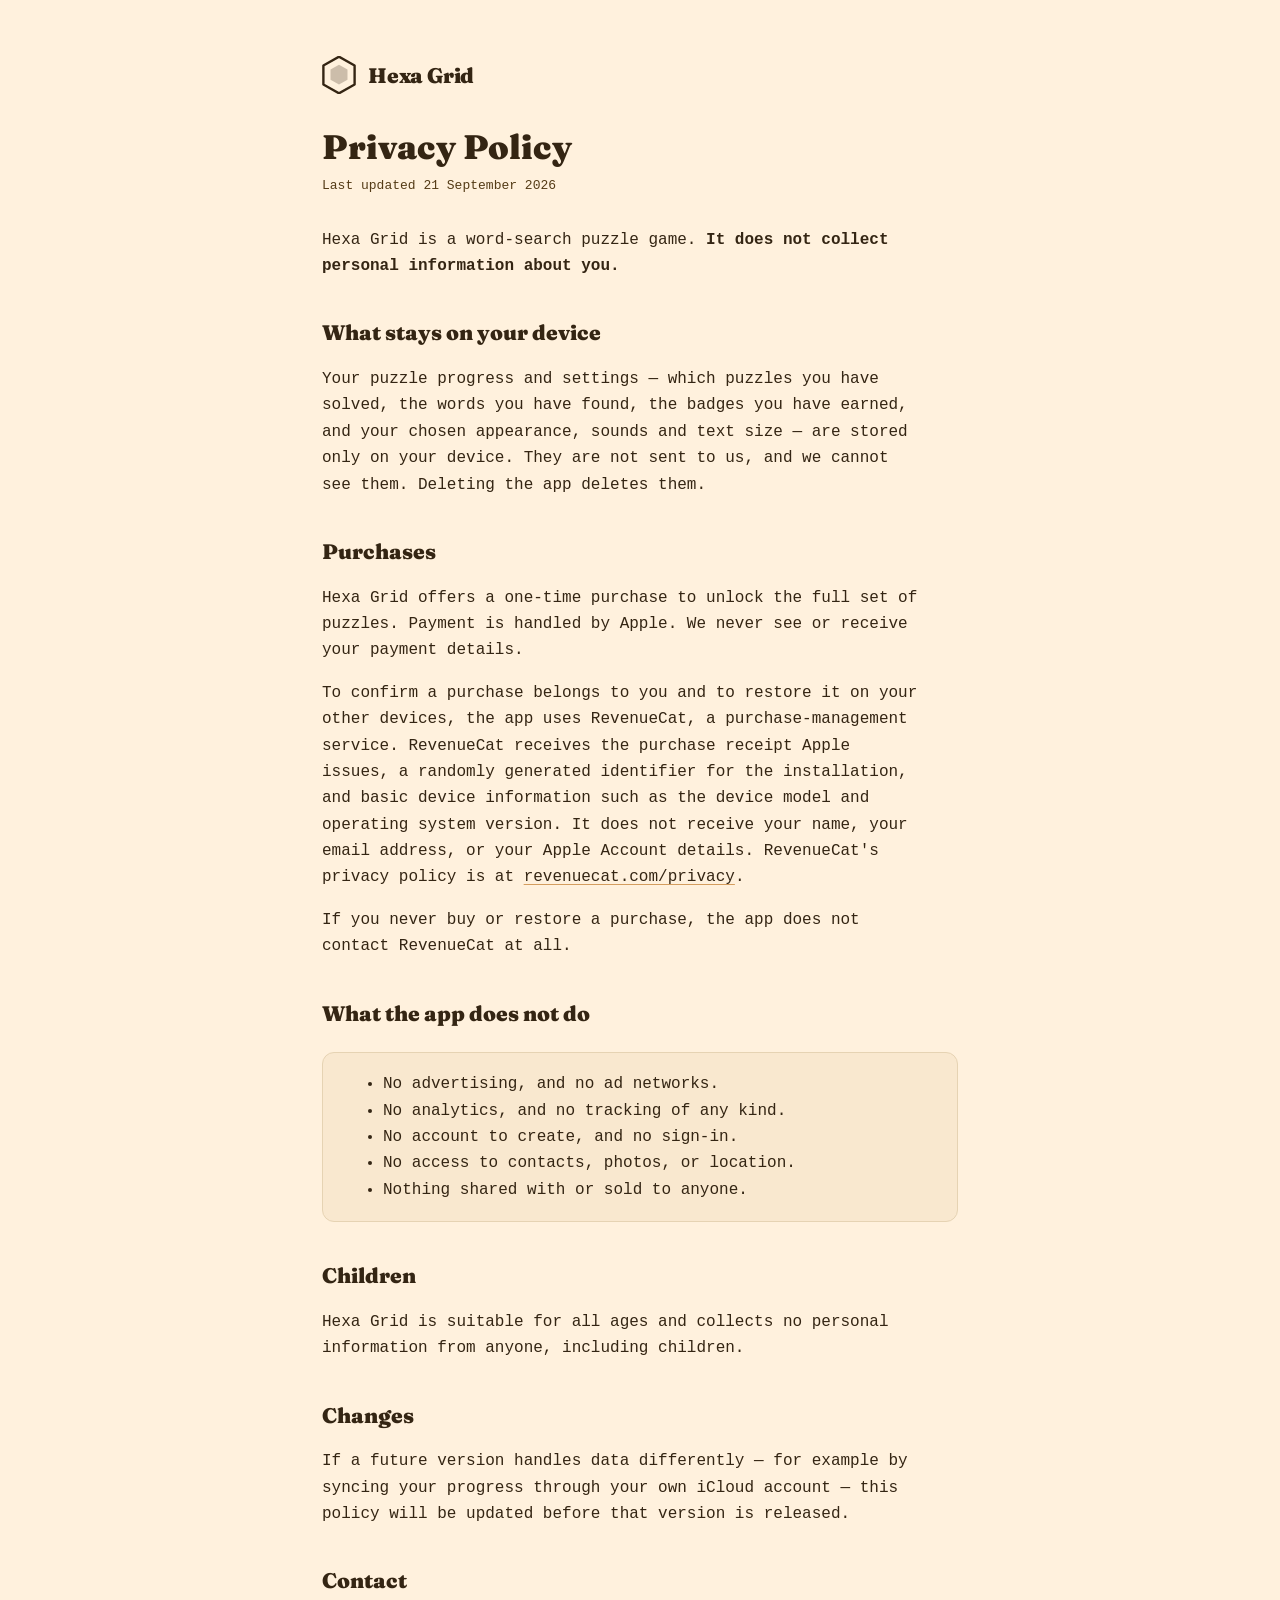
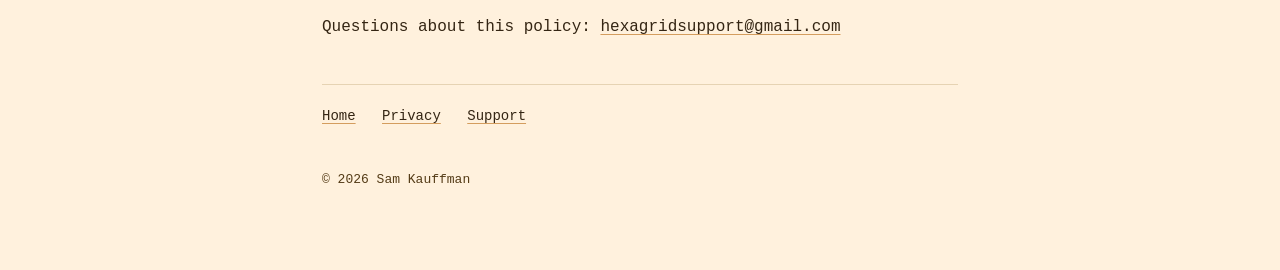
==== privacy.html @ 3a2eb7cc "Hexa Grid site: landing page, privacy policy, support The two pages App Store Connect requires a pub" ====
<!doctype html>
<html lang="en">
<head>
<meta charset="utf-8">
<meta name="viewport" content="width=device-width,initial-scale=1">
<title>Privacy Policy — Hexa Grid</title>
<meta name="description" content="Hexa Grid collects no personal information. Progress stays on your device.">
<link rel="preconnect" href="https://fonts.googleapis.com">
<link rel="preconnect" href="https://fonts.gstatic.com" crossorigin>
<link href="https://fonts.googleapis.com/css2?family=Fraunces:opsz,wght@9..144,900&family=Ubuntu+Mono:wght@400;700&display=swap" rel="stylesheet">
<link rel="stylesheet" href="_style.css">
</head>
<body>
<div class="wrap">
<header>
  <a class="mark" href="./" style="text-decoration:none;color:var(--ink)"><svg viewBox="0 0 100 112" aria-hidden="true"><polygon points="50,2 96,28 96,84 50,110 4,84 4,28" fill="none" stroke="currentColor" stroke-width="7" stroke-linejoin="round"/><polygon points="50,26 75,40 75,70 50,84 25,70 25,40" fill="currentColor" opacity=".25"/></svg><span>Hexa Grid</span></a>
</header>
<h1>Privacy Policy</h1>
<p class="updated">Last updated 21 September 2026</p>
<p>Hexa Grid is a word-search puzzle game. <strong>It does not collect personal
information about you.</strong></p>

<h2>What stays on your device</h2>
<p>Your puzzle progress and settings — which puzzles you have solved, the words
you have found, the badges you have earned, and your chosen appearance, sounds
and text size — are stored only on your device. They are not sent to us, and we
cannot see them. Deleting the app deletes them.</p>

<h2>Purchases</h2>
<p>Hexa Grid offers a one-time purchase to unlock the full set of puzzles.
Payment is handled by Apple. We never see or receive your payment details.</p>
<p>To confirm a purchase belongs to you and to restore it on your other devices,
the app uses RevenueCat, a purchase-management service. RevenueCat receives the
purchase receipt Apple issues, a randomly generated identifier for the
installation, and basic device information such as the device model and
operating system version. It does not receive your name, your email address, or
your Apple Account details. RevenueCat's privacy policy is at
<a href="https://www.revenuecat.com/privacy">revenuecat.com/privacy</a>.</p>
<p>If you never buy or restore a purchase, the app does not contact RevenueCat
at all.</p>

<h2>What the app does not do</h2>
<div class="card">
<ul>
  <li>No advertising, and no ad networks.</li>
  <li>No analytics, and no tracking of any kind.</li>
  <li>No account to create, and no sign-in.</li>
  <li>No access to contacts, photos, or location.</li>
  <li>Nothing shared with or sold to anyone.</li>
</ul>
</div>

<h2>Children</h2>
<p>Hexa Grid is suitable for all ages and collects no personal information from
anyone, including children.</p>

<h2>Changes</h2>
<p>If a future version handles data differently — for example by syncing your
progress through your own iCloud account — this policy will be updated before
that version is released.</p>

<h2>Contact</h2>
<p>Questions about this policy: <a href="mailto:hexagridsupport@gmail.com">hexagridsupport@gmail.com</a></p>
<nav>
  <a href="./">Home</a>
  <a href="./privacy.html">Privacy</a>
  <a href="./support.html">Support</a>
</nav>
<footer>© 2026 Sam Kauffman</footer>
</div>
</body>
</html>
---- _style.css ----
/* Hexa Grid — site styles. Colours are the app's own Cream & Honey palette. */
:root{
  --paper:#FFF1DD; --card:#F9E8CF; --ink:#342513; --ink-soft:#543B16;
  --honey:#D49D5E; --rule:#E6D3B3;
}
@media (prefers-color-scheme:dark){
  :root{ --paper:#141212; --card:#241B12; --ink:#FFF1DD; --ink-soft:#D49D5E;
         --honey:#F0BB77; --rule:#40331F; }
}
*{box-sizing:border-box}
body{margin:0;background:var(--paper);color:var(--ink);line-height:1.65;
  font-family:"Ubuntu Mono",ui-monospace,"SF Mono",Menlo,monospace;font-size:16px}
.wrap{max-width:680px;margin:0 auto;padding:56px 22px 80px}
header{margin-bottom:34px}
.mark{display:flex;align-items:center;gap:12px;margin-bottom:22px}
.mark svg{width:34px;height:38px;flex:none}
.mark span{font-family:"Fraunces",Georgia,serif;font-weight:900;font-size:21px;letter-spacing:-.01em}
h1{font-family:"Fraunces",Georgia,serif;font-weight:900;font-size:34px;line-height:1.15;margin:0 0 8px}
h2{font-family:"Fraunces",Georgia,serif;font-weight:900;font-size:21px;margin:36px 0 8px}
h3{font-size:16px;margin:24px 0 4px}
p,li{max-width:62ch}
a{color:var(--ink);text-underline-offset:3px;text-decoration-color:var(--honey)}
a:hover{color:var(--ink-soft)}
.updated{color:var(--ink-soft);font-size:13px;margin:0 0 30px}
.card{background:var(--card);border:1px solid var(--rule);border-radius:12px;padding:18px 20px;margin:22px 0}
.card > :last-child{margin-bottom:0}
.card > :first-child{margin-top:0}
nav{margin-top:44px;padding-top:20px;border-top:1px solid var(--rule);font-size:14px}
nav a{margin-right:18px}
footer{margin-top:40px;color:var(--ink-soft);font-size:13px}
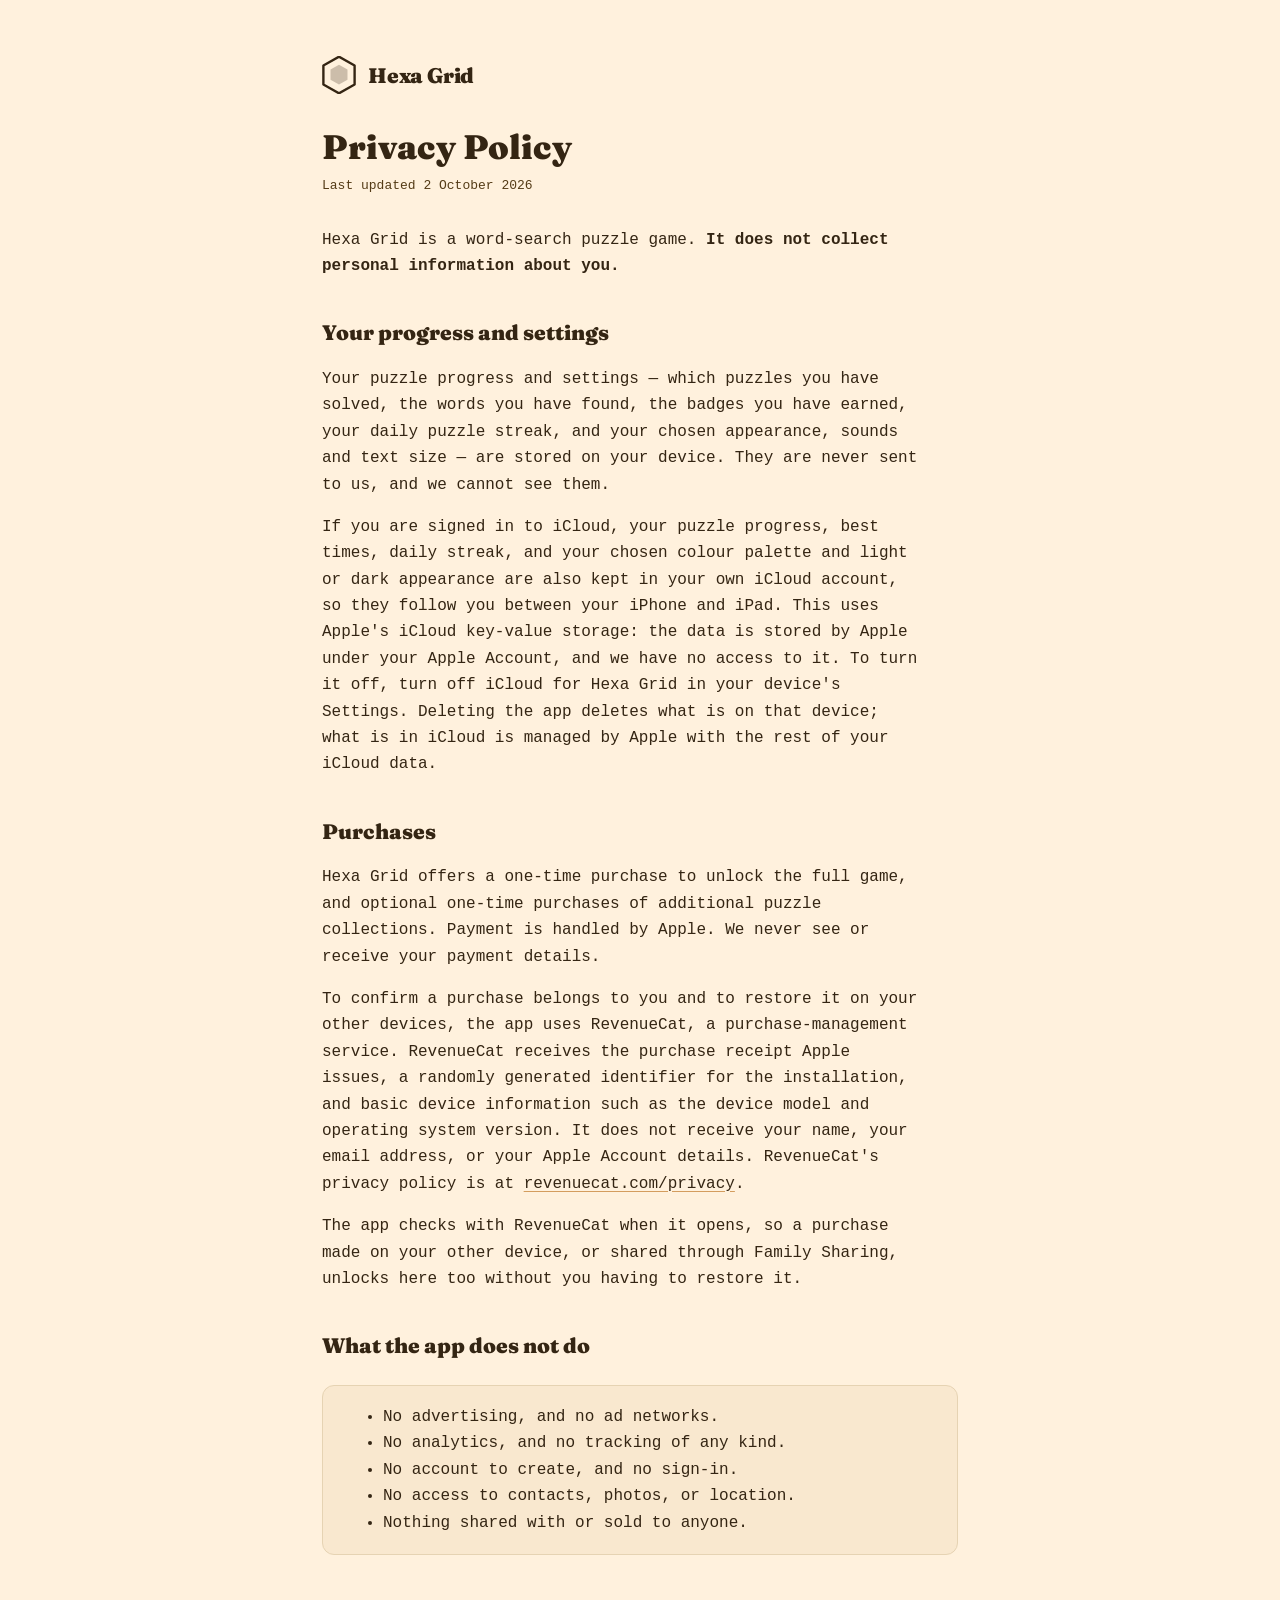
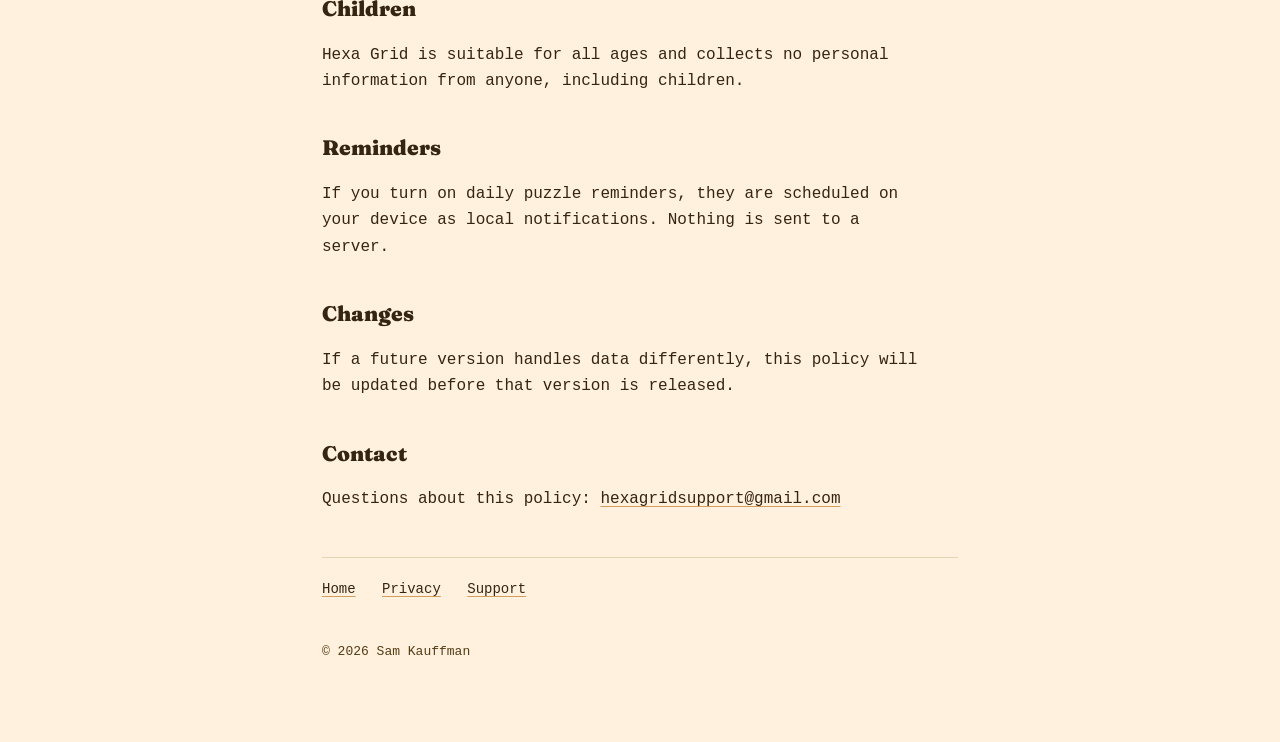
==== commit 554808db: "Privacy policy: iCloud sync, launch-time purchase check, collections, reminders" ====
--- a/privacy.html
+++ b/privacy.html
@@ -4,7 +4,7 @@
 <meta charset="utf-8">
 <meta name="viewport" content="width=device-width,initial-scale=1">
 <title>Privacy Policy — Hexa Grid</title>
-<meta name="description" content="Hexa Grid collects no personal information. Progress stays on your device.">
+<meta name="description" content="Hexa Grid collects no personal information. Progress stays on your device and in your own iCloud.">
 <link rel="preconnect" href="https://fonts.googleapis.com">
 <link rel="preconnect" href="https://fonts.gstatic.com" crossorigin>
 <link href="https://fonts.googleapis.com/css2?family=Fraunces:opsz,wght@9..144,900&family=Ubuntu+Mono:wght@400;700&display=swap" rel="stylesheet">
@@ -16,19 +16,28 @@
   <a class="mark" href="./" style="text-decoration:none;color:var(--ink)"><svg viewBox="0 0 100 112" aria-hidden="true"><polygon points="50,2 96,28 96,84 50,110 4,84 4,28" fill="none" stroke="currentColor" stroke-width="7" stroke-linejoin="round"/><polygon points="50,26 75,40 75,70 50,84 25,70 25,40" fill="currentColor" opacity=".25"/></svg><span>Hexa Grid</span></a>
 </header>
 <h1>Privacy Policy</h1>
-<p class="updated">Last updated 21 September 2026</p>
+<p class="updated">Last updated 2 October 2026</p>
 <p>Hexa Grid is a word-search puzzle game. <strong>It does not collect personal
 information about you.</strong></p>
 
-<h2>What stays on your device</h2>
+<h2>Your progress and settings</h2>
 <p>Your puzzle progress and settings — which puzzles you have solved, the words
-you have found, the badges you have earned, and your chosen appearance, sounds
-and text size — are stored only on your device. They are not sent to us, and we
-cannot see them. Deleting the app deletes them.</p>
+you have found, the badges you have earned, your daily puzzle streak, and your
+chosen appearance, sounds and text size — are stored on your device. They are
+never sent to us, and we cannot see them.</p>
+<p>If you are signed in to iCloud, your puzzle progress, best times, daily
+streak, and your chosen colour palette and light or dark appearance are also
+kept in your own iCloud account, so they follow you between your iPhone and
+iPad. This uses Apple's iCloud key-value storage: the data is stored by Apple
+under your Apple Account, and we have no access to it. To turn it off, turn off
+iCloud for Hexa Grid in your device's Settings. Deleting the app deletes what is
+on that device; what is in iCloud is managed by Apple with the rest of your
+iCloud data.</p>
 
 <h2>Purchases</h2>
-<p>Hexa Grid offers a one-time purchase to unlock the full set of puzzles.
-Payment is handled by Apple. We never see or receive your payment details.</p>
+<p>Hexa Grid offers a one-time purchase to unlock the full game, and optional
+one-time purchases of additional puzzle collections. Payment is handled by
+Apple. We never see or receive your payment details.</p>
 <p>To confirm a purchase belongs to you and to restore it on your other devices,
 the app uses RevenueCat, a purchase-management service. RevenueCat receives the
 purchase receipt Apple issues, a randomly generated identifier for the
@@ -36,8 +45,9 @@
 operating system version. It does not receive your name, your email address, or
 your Apple Account details. RevenueCat's privacy policy is at
 <a href="https://www.revenuecat.com/privacy">revenuecat.com/privacy</a>.</p>
-<p>If you never buy or restore a purchase, the app does not contact RevenueCat
-at all.</p>
+<p>The app checks with RevenueCat when it opens, so a purchase made on your
+other device, or shared through Family Sharing, unlocks here too without you
+having to restore it.</p>
 
 <h2>What the app does not do</h2>
 <div class="card">
@@ -54,10 +64,13 @@
 <p>Hexa Grid is suitable for all ages and collects no personal information from
 anyone, including children.</p>
 
+<h2>Reminders</h2>
+<p>If you turn on daily puzzle reminders, they are scheduled on your device as
+local notifications. Nothing is sent to a server.</p>
+
 <h2>Changes</h2>
-<p>If a future version handles data differently — for example by syncing your
-progress through your own iCloud account — this policy will be updated before
-that version is released.</p>
+<p>If a future version handles data differently, this policy will be updated
+before that version is released.</p>
 
 <h2>Contact</h2>
 <p>Questions about this policy: <a href="mailto:hexagridsupport@gmail.com">hexagridsupport@gmail.com</a></p>
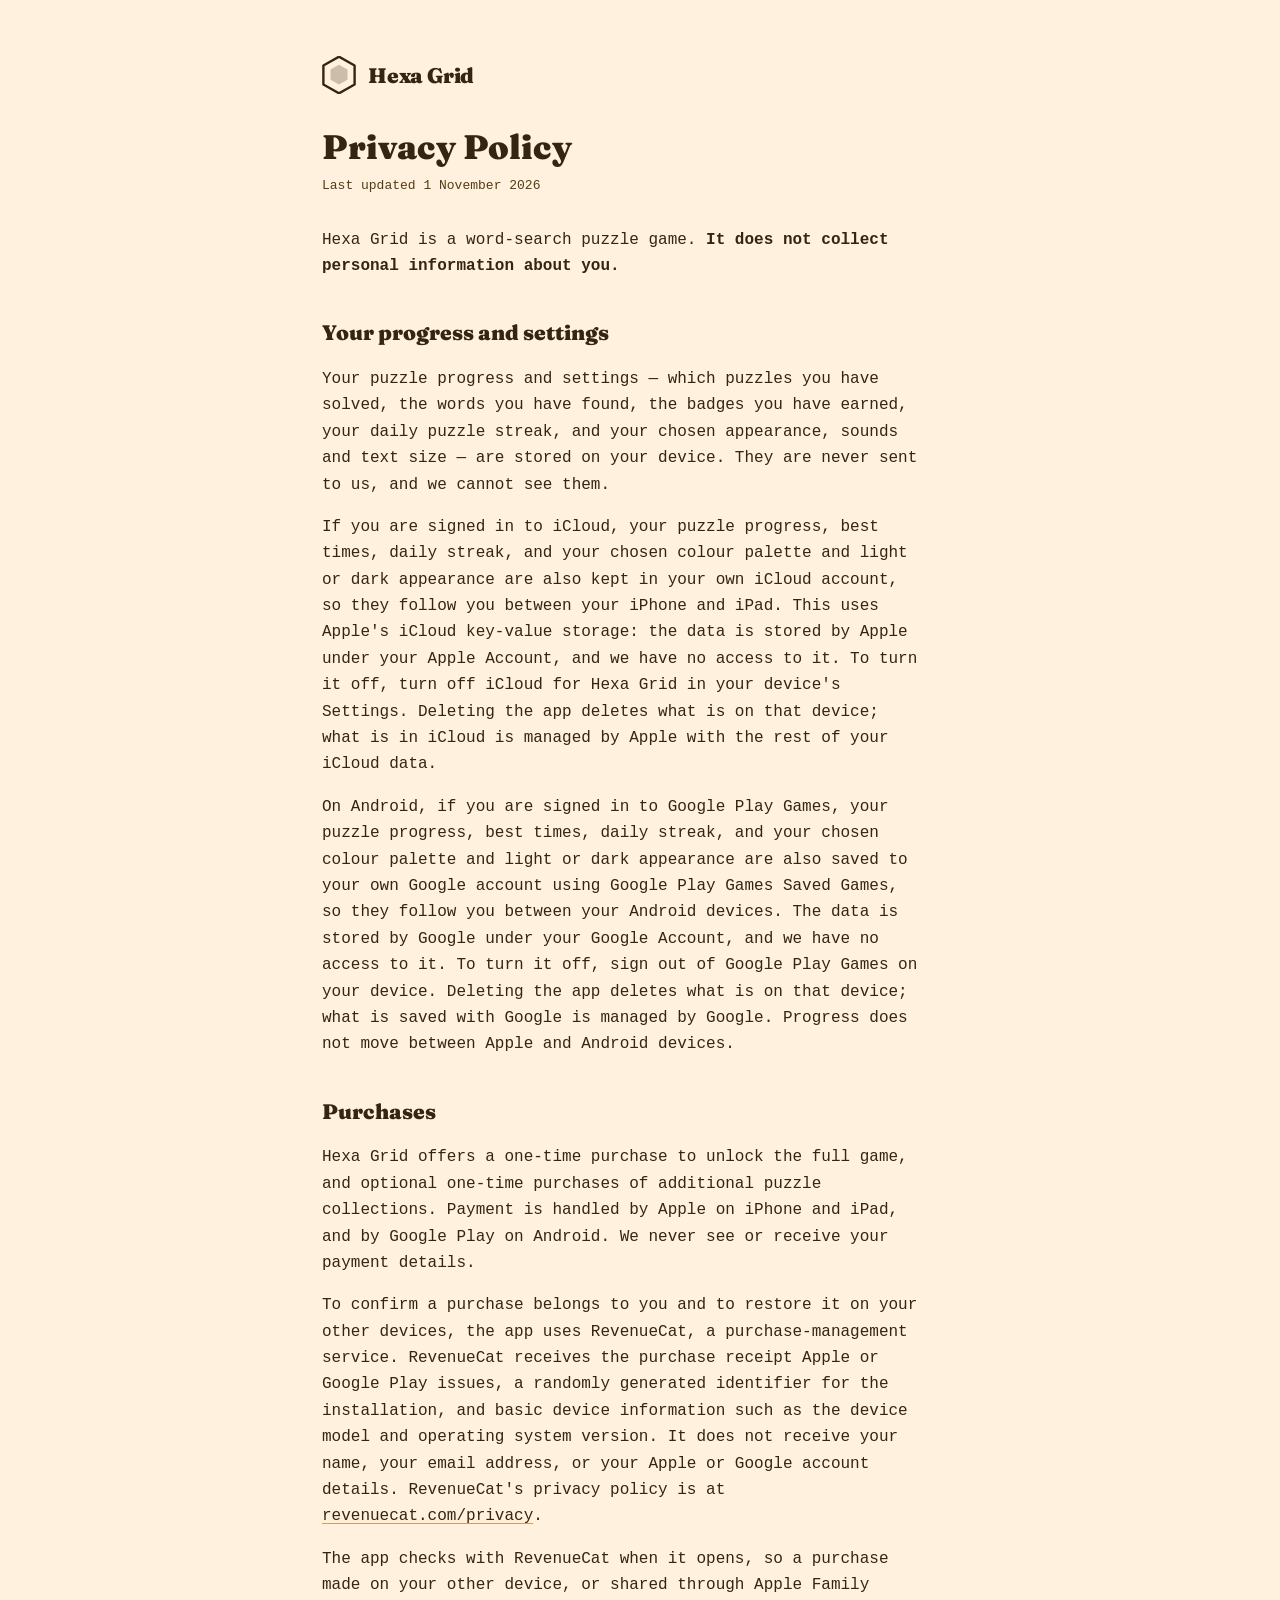
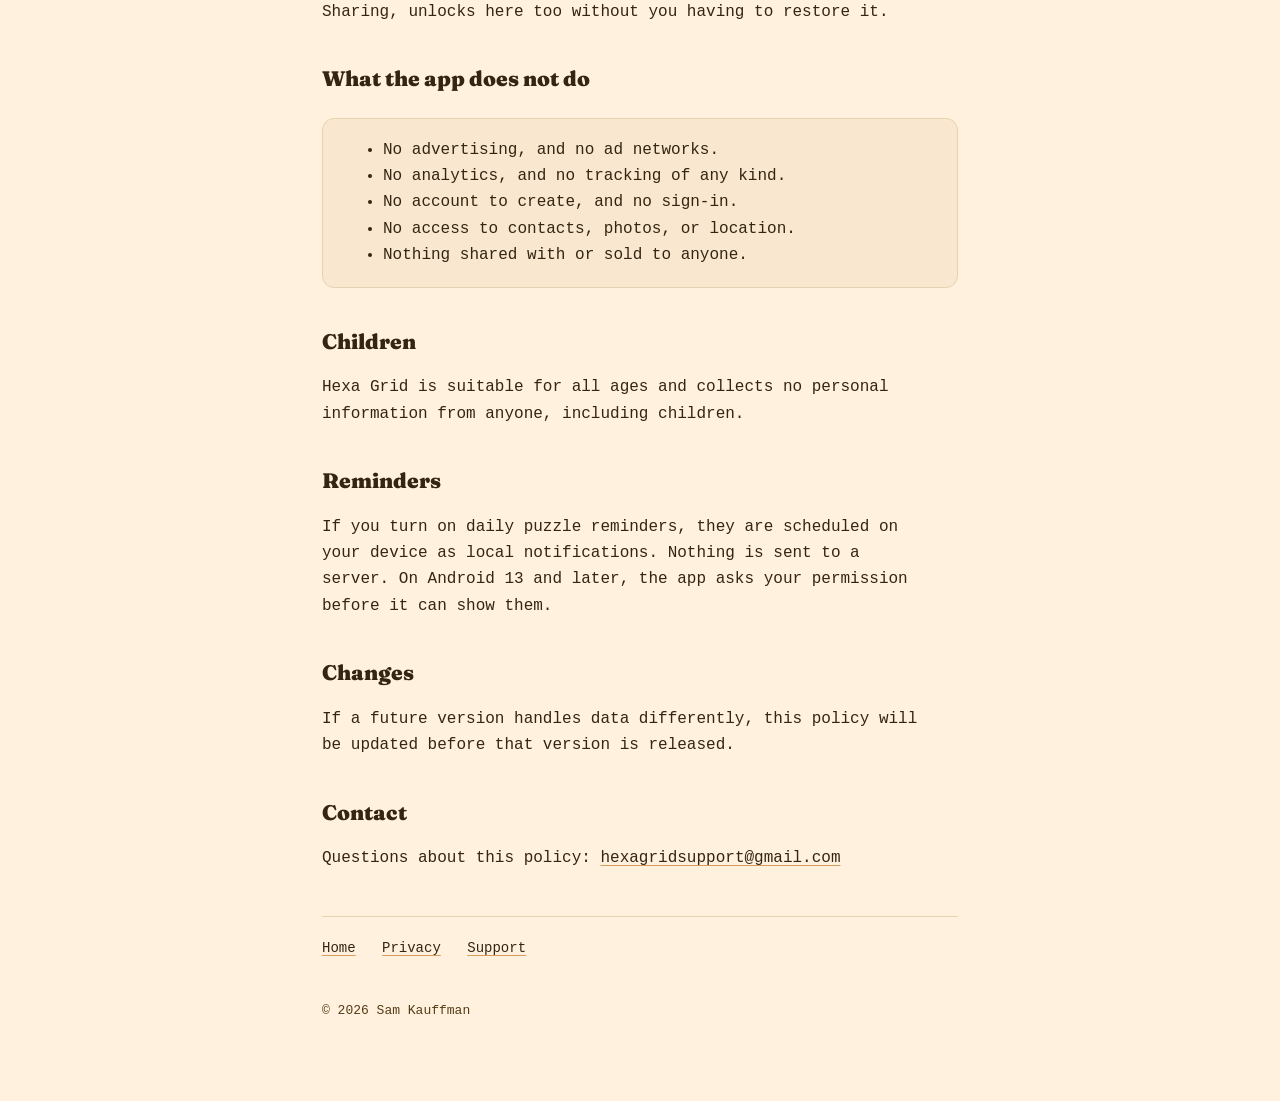
==== commit 95eb0728: "Support: Android progress syncs through Google Play Games; site says first 10 free and adds Android;" ====
--- a/privacy.html
+++ b/privacy.html
@@ -4,7 +4,7 @@
 <meta charset="utf-8">
 <meta name="viewport" content="width=device-width,initial-scale=1">
 <title>Privacy Policy — Hexa Grid</title>
-<meta name="description" content="Hexa Grid collects no personal information. Progress stays on your device and in your own iCloud.">
+<meta name="description" content="Hexa Grid collects no personal information. Progress stays on your device and, if you choose, in your own iCloud or Google Play Games account.">
 <link rel="preconnect" href="https://fonts.googleapis.com">
 <link rel="preconnect" href="https://fonts.gstatic.com" crossorigin>
 <link href="https://fonts.googleapis.com/css2?family=Fraunces:opsz,wght@9..144,900&family=Ubuntu+Mono:wght@400;700&display=swap" rel="stylesheet">
@@ -16,7 +16,7 @@
   <a class="mark" href="./" style="text-decoration:none;color:var(--ink)"><svg viewBox="0 0 100 112" aria-hidden="true"><polygon points="50,2 96,28 96,84 50,110 4,84 4,28" fill="none" stroke="currentColor" stroke-width="7" stroke-linejoin="round"/><polygon points="50,26 75,40 75,70 50,84 25,70 25,40" fill="currentColor" opacity=".25"/></svg><span>Hexa Grid</span></a>
 </header>
 <h1>Privacy Policy</h1>
-<p class="updated">Last updated 2 October 2026</p>
+<p class="updated">Last updated 1 November 2026</p>
 <p>Hexa Grid is a word-search puzzle game. <strong>It does not collect personal
 information about you.</strong></p>
 
@@ -33,20 +33,29 @@
 iCloud for Hexa Grid in your device's Settings. Deleting the app deletes what is
 on that device; what is in iCloud is managed by Apple with the rest of your
 iCloud data.</p>
+<p>On Android, if you are signed in to Google Play Games, your puzzle progress,
+best times, daily streak, and your chosen colour palette and light or dark
+appearance are also saved to your own Google account using Google Play Games
+Saved Games, so they follow you between your Android devices. The data is stored
+by Google under your Google Account, and we have no access to it. To turn it
+off, sign out of Google Play Games on your device. Deleting the app deletes what
+is on that device; what is saved with Google is managed by Google. Progress does
+not move between Apple and Android devices.</p>
 
 <h2>Purchases</h2>
 <p>Hexa Grid offers a one-time purchase to unlock the full game, and optional
 one-time purchases of additional puzzle collections. Payment is handled by
-Apple. We never see or receive your payment details.</p>
+Apple on iPhone and iPad, and by Google Play on Android. We never see or receive
+your payment details.</p>
 <p>To confirm a purchase belongs to you and to restore it on your other devices,
 the app uses RevenueCat, a purchase-management service. RevenueCat receives the
-purchase receipt Apple issues, a randomly generated identifier for the
+purchase receipt Apple or Google Play issues, a randomly generated identifier for the
 installation, and basic device information such as the device model and
 operating system version. It does not receive your name, your email address, or
-your Apple Account details. RevenueCat's privacy policy is at
+your Apple or Google account details. RevenueCat's privacy policy is at
 <a href="https://www.revenuecat.com/privacy">revenuecat.com/privacy</a>.</p>
 <p>The app checks with RevenueCat when it opens, so a purchase made on your
-other device, or shared through Family Sharing, unlocks here too without you
+other device, or shared through Apple Family Sharing, unlocks here too without you
 having to restore it.</p>
 
 <h2>What the app does not do</h2>
@@ -66,7 +75,8 @@
 
 <h2>Reminders</h2>
 <p>If you turn on daily puzzle reminders, they are scheduled on your device as
-local notifications. Nothing is sent to a server.</p>
+local notifications. Nothing is sent to a server. On Android 13 and later, the
+app asks your permission before it can show them.</p>
 
 <h2>Changes</h2>
 <p>If a future version handles data differently, this policy will be updated
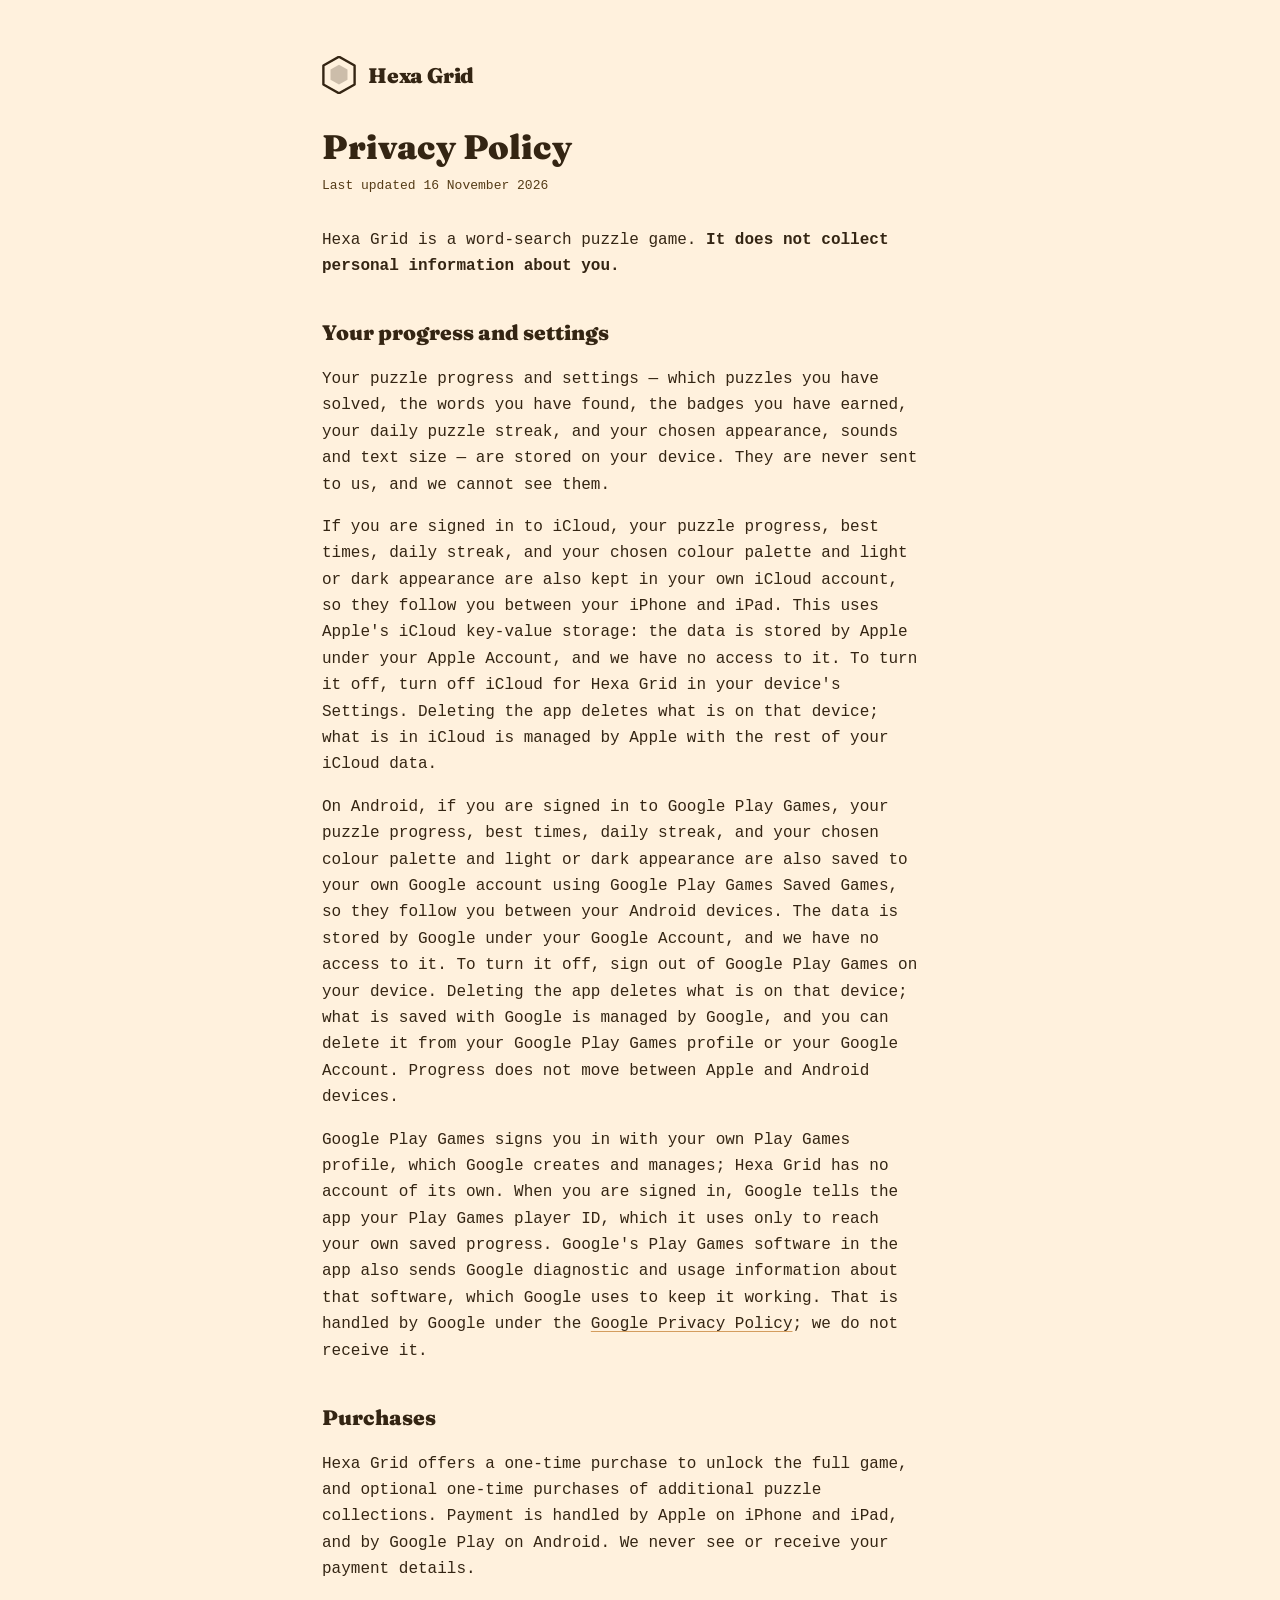
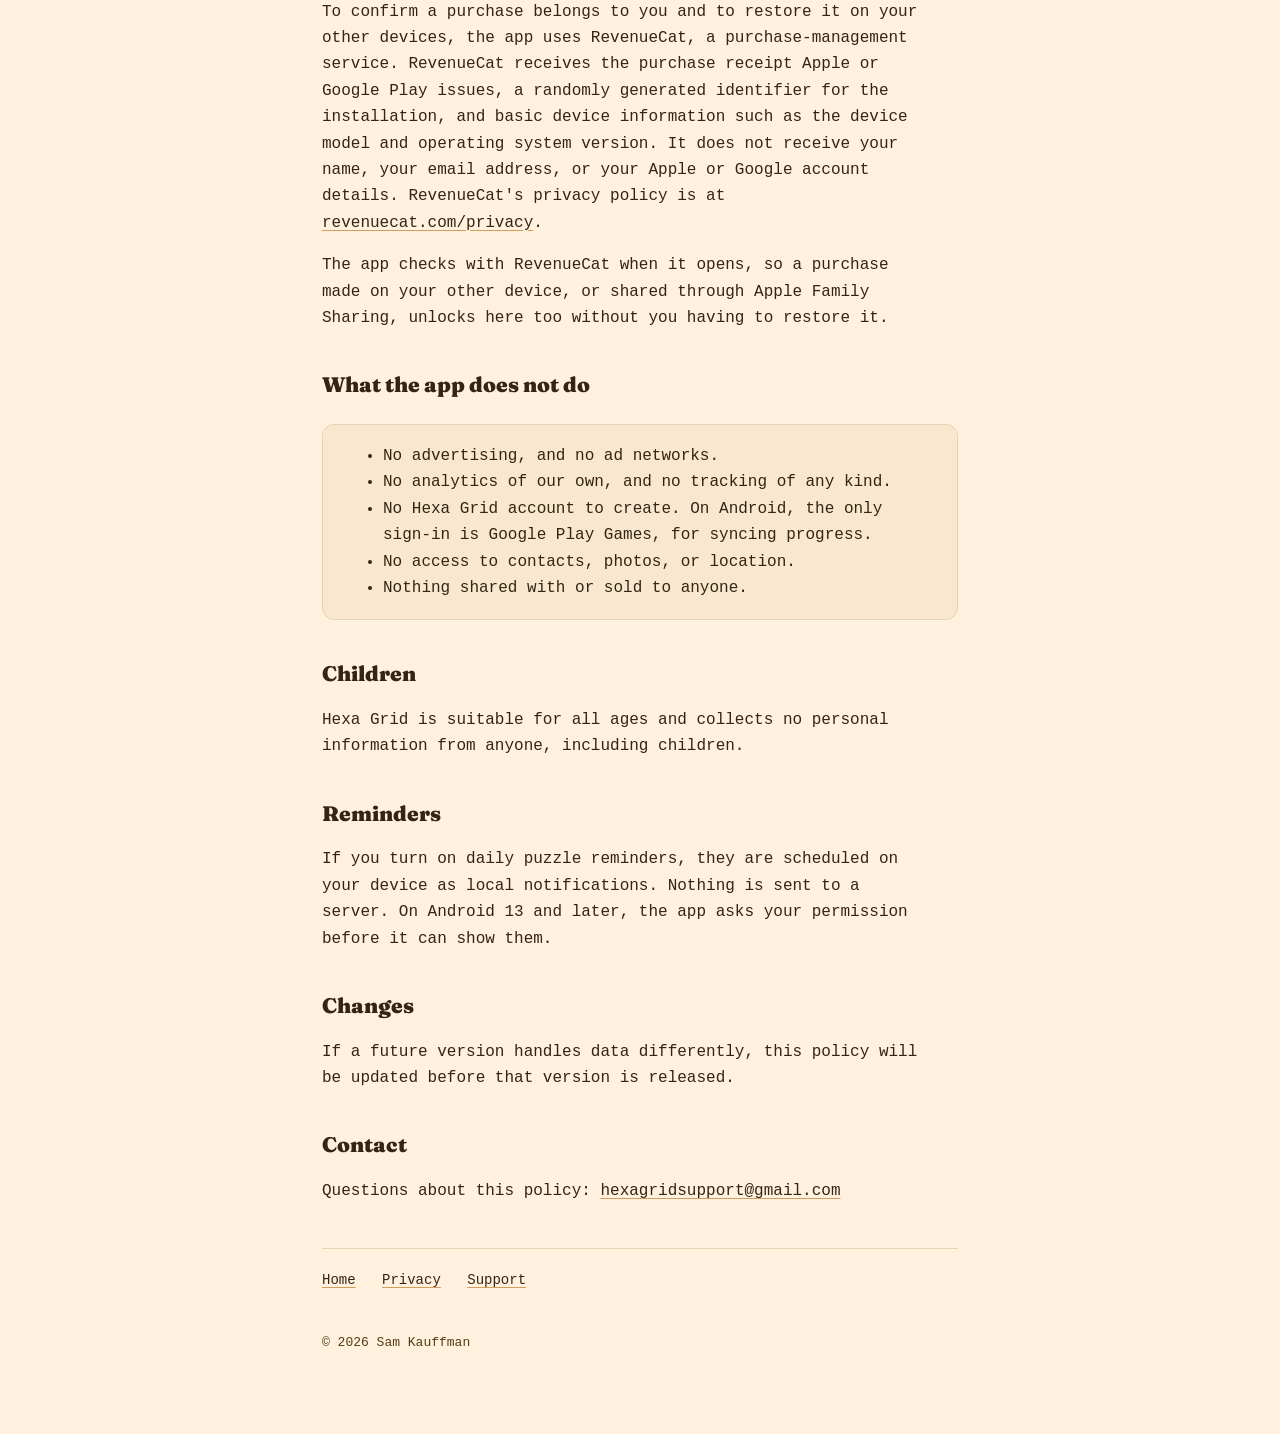
==== commit 02b4a644: "Privacy: Play Games sign-in, player ID and Google's own diagnostics on Android; deletion route; upda" ====
--- a/privacy.html
+++ b/privacy.html
@@ -16,7 +16,7 @@
   <a class="mark" href="./" style="text-decoration:none;color:var(--ink)"><svg viewBox="0 0 100 112" aria-hidden="true"><polygon points="50,2 96,28 96,84 50,110 4,84 4,28" fill="none" stroke="currentColor" stroke-width="7" stroke-linejoin="round"/><polygon points="50,26 75,40 75,70 50,84 25,70 25,40" fill="currentColor" opacity=".25"/></svg><span>Hexa Grid</span></a>
 </header>
 <h1>Privacy Policy</h1>
-<p class="updated">Last updated 1 November 2026</p>
+<p class="updated">Last updated 16 November 2026</p>
 <p>Hexa Grid is a word-search puzzle game. <strong>It does not collect personal
 information about you.</strong></p>
 
@@ -39,8 +39,17 @@
 Saved Games, so they follow you between your Android devices. The data is stored
 by Google under your Google Account, and we have no access to it. To turn it
 off, sign out of Google Play Games on your device. Deleting the app deletes what
-is on that device; what is saved with Google is managed by Google. Progress does
+is on that device; what is saved with Google is managed by Google, and you can
+delete it from your Google Play Games profile or your Google Account. Progress does
 not move between Apple and Android devices.</p>
+<p>Google Play Games signs you in with your own Play Games profile, which
+Google creates and manages; Hexa Grid has no account of its own. When you are
+signed in, Google tells the app your Play Games player ID, which it uses only to
+reach your own saved progress. Google's Play Games software in the app also
+sends Google diagnostic and usage information about that software, which Google
+uses to keep it working. That is handled by Google under the
+<a href="https://policies.google.com/privacy">Google Privacy Policy</a>; we
+do not receive it.</p>
 
 <h2>Purchases</h2>
 <p>Hexa Grid offers a one-time purchase to unlock the full game, and optional
@@ -62,8 +71,8 @@
 <div class="card">
 <ul>
   <li>No advertising, and no ad networks.</li>
-  <li>No analytics, and no tracking of any kind.</li>
-  <li>No account to create, and no sign-in.</li>
+  <li>No analytics of our own, and no tracking of any kind.</li>
+  <li>No Hexa Grid account to create. On Android, the only sign-in is Google Play Games, for syncing progress.</li>
   <li>No access to contacts, photos, or location.</li>
   <li>Nothing shared with or sold to anyone.</li>
 </ul>
